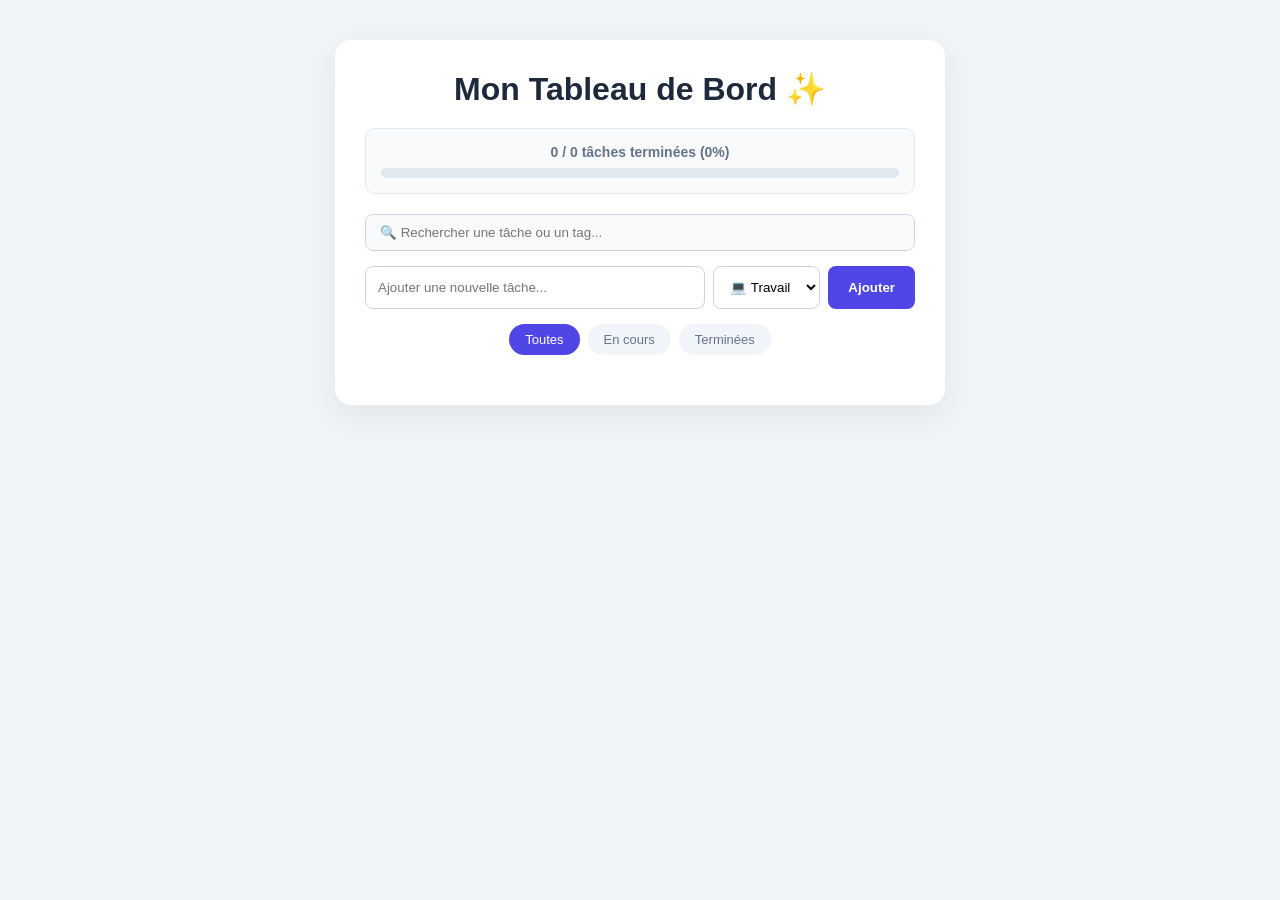
==== front-end/index.html @ d4888f07 "Changement" ====
<!DOCTYPE html>
<html lang="fr">
<head>
    <meta charset="UTF-8">
    <meta name="viewport" content="width=device-width, initial-scale=1.0">
    <title>Gestion de Tâches Pro</title>
    <link rel="stylesheet" href="style.css">
</head>
<body>
    <div class="app-container">
        <h1>Mon Tableau de Bord ✨</h1>
        
        <!-- Barre de statistiques et progression -->
        <div class="stats-container">
            <div class="stats-text" id="statsText">0 / 0 tâches terminées (0%)</div>
            <div class="progress-bar-bg">
                <div class="progress-bar-fill" id="progressBarFill"></div>
            </div>
        </div>

        <!-- Barre de Recherche -->
        <div class="search-section">
            <input type="text" id="searchInput" placeholder="🔍 Rechercher une tâche ou un tag...">
        </div>

        <!-- Section d'ajout -->
        <div class="input-section">
            <input type="text" id="taskInput" placeholder="Ajouter une nouvelle tâche...">
            <select id="tagSelect">
                <option value="💻 Travail">💻 Travail</option>
                <option value="🏠 Perso">🏠 Perso</option>
                <option value="🚨 Urgent">🚨 Urgent</option>
            </select>
            <button id="addBtn">Ajouter</button>
        </div>

        <!-- Filtres d'état -->
        <div class="filter-section">
            <button class="filter-btn active" data-filter="all">Toutes</button>
            <button class="filter-btn" data-filter="active">En cours</button>
            <button class="filter-btn" data-filter="completed">Terminées</button>
        </div>

        <!-- Liste des tâches -->
        <ul id="taskList"></ul>
    </div>
    <script src="script.js"></script>
</body>
</html>
---- front-end/style.css ----
body {
    font-family: 'Segoe UI', Tahoma, Geneva, Verdana, sans-serif;
    background-color: #f0f4f8;
    display: flex;
    justify-content: center;
    padding-top: 40px;
    margin: 0;
}
.app-container {
    background: white;
    padding: 30px;
    border-radius: 16px;
    box-shadow: 0 10px 30px rgba(0,0,0,0.06);
    width: 100%;
    max-width: 550px;
}
h1 { text-align: center; color: #1e293b; margin-top: 0; margin-bottom: 20px; }

/* Statistiques & Barre de progression */
.stats-container { background: #f8fafc; padding: 15px; border-radius: 10px; margin-bottom: 20px; border: 1px solid #e2e8f0; }
.stats-text { font-size: 14px; color: #64748b; font-weight: 600; margin-bottom: 8px; text-align: center; }
.progress-bar-bg { background: #e2e8f0; height: 10px; border-radius: 5px; overflow: hidden; }
.progress-bar-fill { background: #10b981; height: 100%; width: 0%; transition: width 0.4s ease; }

/* Recherche */
.search-section { margin-bottom: 15px; }
.search-section input { width: 100%; box-sizing: border-box; padding: 10px 14px; border: 1px solid #cbd5e1; border-radius: 8px; background: #f8fafc; }

/* Formulaire d'ajout */
.input-section { display: flex; gap: 8px; margin-bottom: 15px; }
.input-section input { flex: 1; padding: 12px; border: 1px solid #cbd5e1; border-radius: 8px; }
select { padding: 12px; border: 1px solid #cbd5e1; border-radius: 8px; background: white; cursor: pointer; }
#addBtn { padding: 12px 20px; background: #4f46e5; color: white; border: none; border-radius: 8px; cursor: pointer; font-weight: bold; }

/* Filtres */
.filter-section { display: flex; gap: 8px; margin-bottom: 20px; justify-content: center; }
.filter-btn { background: #f1f5f9; border: none; padding: 8px 16px; border-radius: 20px; cursor: pointer; font-size: 13px; color: #64748b; font-weight: 500; }
.filter-btn.active { background: #4f46e5; color: white; }

/* Liste des éléments */
ul { list-style: none; padding: 0; margin: 0; }
li { display: flex; align-items: center; justify-content: space-between; padding: 14px; background: #ffffff; margin-bottom: 10px; border-radius: 10px; border: 1px solid #e2e8f0; transition: all 0.2s ease; }
li.completed { background: #f8fafc; opacity: 0.6; }
li.completed .task-text { text-decoration: line-through; color: #94a3b8; }

.task-content { display: flex; align-items: center; gap: 12px; flex: 1; min-width: 0; }
.task-checkbox { width: 18px; height: 18px; cursor: pointer; accent-color: #4f46e5; }
.task-text { flex: 1; overflow: hidden; text-overflow: ellipsis; white-space: nowrap; color: #334155; font-weight: 500; }

/* Styles d'étiquettes selon la priorité */
.tag { font-size: 11px; padding: 4px 10px; border-radius: 20px; font-weight: bold; white-space: nowrap; }
.tag-travail { background: #dbeafe; color: #1e40af; }
.tag-perso { background: #dcfce7; color: #166534; }
.tag-urgent { background: #fee2e2; color: #991b1b; }

.delete-btn { background: none; color: #ef4444; border: none; cursor: pointer; font-size: 16px; padding: 0 5px; }
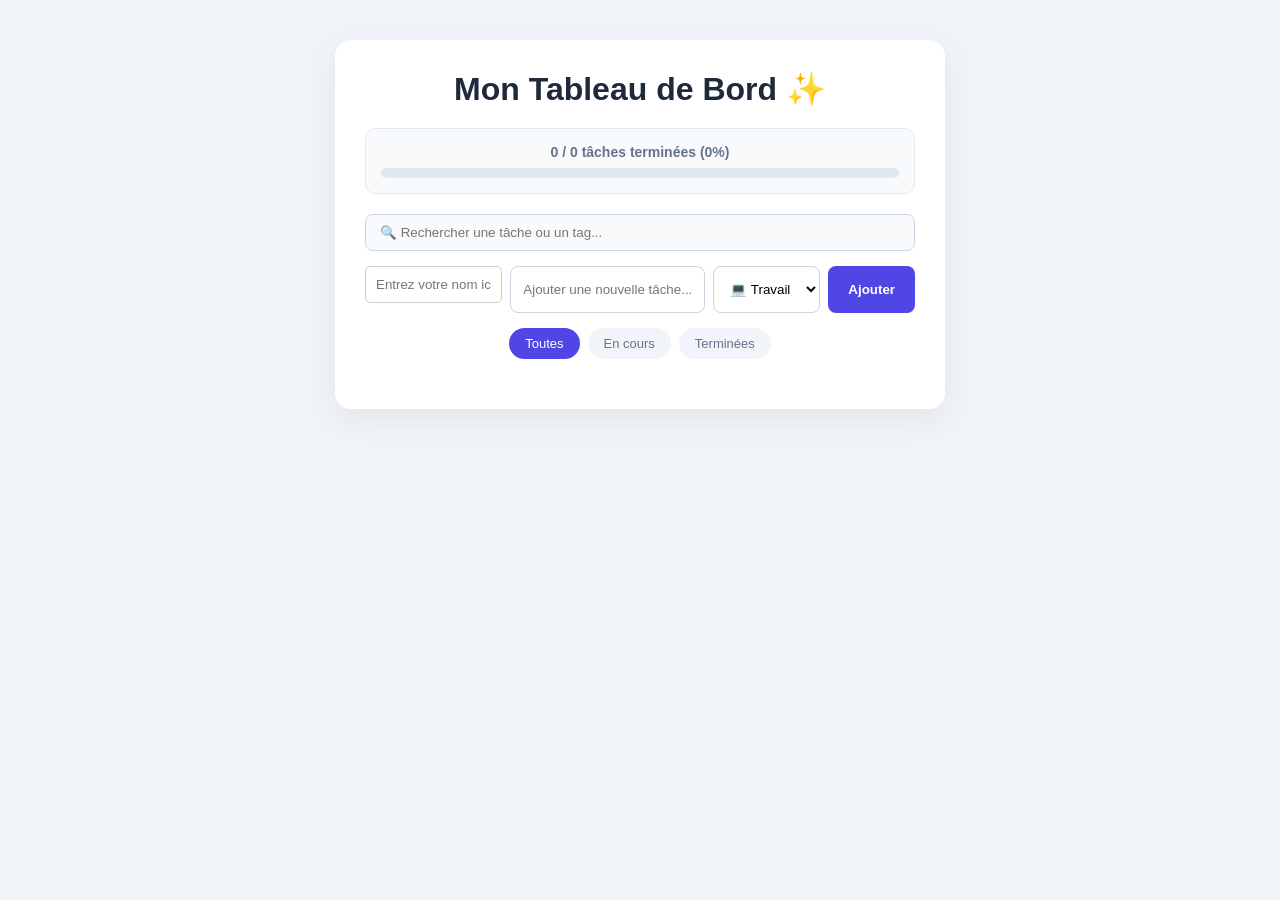
==== commit 56ffb005: "Changement 2" ====
--- a/front-end/index.html
+++ b/front-end/index.html
@@ -25,6 +25,7 @@
 
         <!-- Section d'ajout -->
         <div class="input-section">
+            <input type="text" class="input-name" placeholder="Entrez votre nom ici..." style="padding: 10px; margin-bottom: 10px; width: 100%; border-radius: 5px; border: 1px solid #ccc;">
             <input type="text" id="taskInput" placeholder="Ajouter une nouvelle tâche...">
             <select id="tagSelect">
                 <option value="💻 Travail">💻 Travail</option>
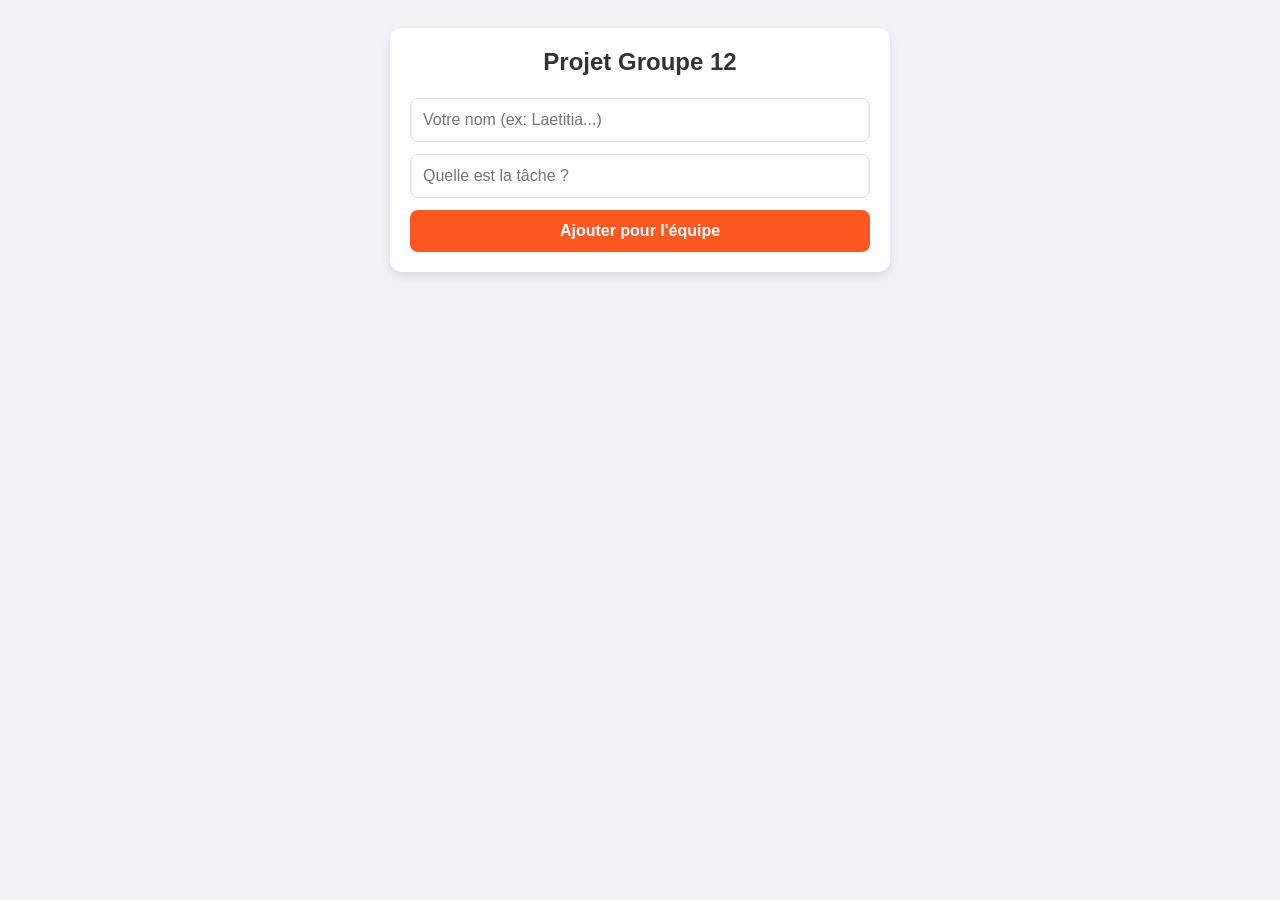
==== commit cc6b65c8: "Changement 3" ====
--- a/front-end/index.html
+++ b/front-end/index.html
@@ -3,48 +3,95 @@
 <head>
     <meta charset="UTF-8">
     <meta name="viewport" content="width=device-width, initial-scale=1.0">
-    <title>Gestion de Tâches Pro</title>
-    <link rel="stylesheet" href="style.css">
+    <title>To Do List Collaborative — Groupe 12</title>
+    <style>
+        body { font-family: 'Segoe UI', Tahoma, Geneva, Verdana, sans-serif; background-color: #f0f2f5; display: flex; justify-content: center; padding: 20px; }
+        .container { width: 100%; max-width: 500px; }
+        .form { background: white; padding: 20px; border-radius: 12px; box-shadow: 0 4px 10px rgba(0,0,0,0.1); display: flex; flex-direction: column; gap: 12px; }
+        .form input[type="text"] { padding: 12px; border: 1px solid #ddd; border-radius: 8px; font-size: 16px; transition: border 0.3s; }
+        .form input[type="text"]:focus { border-color: #ff5722; outline: none; }
+        .form .add { border: none; background-color: #ff5722; color: white; padding: 12px; border-radius: 8px; cursor: pointer; font-weight: bold; font-size: 16px; transition: background 0.3s; }
+        .form .add:hover { background-color: #e64a19; }
+        .tasks { margin-top: 20px; display: flex; flex-direction: column; gap: 10px; }
+        .task { background: white; padding: 15px; border-radius: 8px; display: flex; justify-content: space-between; align-items: center; box-shadow: 0 2px 5px rgba(0,0,0,0.05); border-left: 5px solid #ff5722; }
+        .task-content { font-size: 15px; color: #333; }
+        .task-content b { color: #ff5722; text-transform: capitalize; }
+        .del { background-color: #ff5252; color: white; padding: 6px 12px; border-radius: 6px; font-size: 12px; font-weight: bold; cursor: pointer; border: none; transition: background 0.3s; }
+        .del:hover { background-color: #d32f2f; }
+    </style>
 </head>
 <body>
-    <div class="app-container">
-        <h1>Mon Tableau de Bord ✨</h1>
-        
-        <!-- Barre de statistiques et progression -->
-        <div class="stats-container">
-            <div class="stats-text" id="statsText">0 / 0 tâches terminées (0%)</div>
-            <div class="progress-bar-bg">
-                <div class="progress-bar-fill" id="progressBarFill"></div>
-            </div>
+
+    <div class="container">
+        <div class="form">
+            <h2 style="margin: 0 0 10px 0; color: #333; text-align: center;">Projet Groupe 12</h2>
+            <input type="text" class="input-name" placeholder="Votre nom (ex: Laetitia...)" />
+            <input type="text" class="input-task" placeholder="Quelle est la tâche ?" />
+            <input type="submit" class="add" value="Ajouter pour l'équipe" />
         </div>
+        <div class="tasks"></div>
+    </div>
 
-        <!-- Barre de Recherche -->
-        <div class="search-section">
-            <input type="text" id="searchInput" placeholder="🔍 Rechercher une tâche ou un tag...">
-        </div>
+    <script>
+        // ============================================================
+        // 1. REMPLACEZ CETTE URL PAR VOTRE ROUTE OPENSHIFT
+        // ============================================================
+        const URL_API = "http://VOTRE_ROUTE_GENEREE_PAR_OPENSHIFT/taches";
 
-        <!-- Section d'ajout -->
-        <div class="input-section">
-            <input type="text" class="input-name" placeholder="Entrez votre nom ici..." style="padding: 10px; margin-bottom: 10px; width: 100%; border-radius: 5px; border: 1px solid #ccc;">
-            <input type="text" id="taskInput" placeholder="Ajouter une nouvelle tâche...">
-            <select id="tagSelect">
-                <option value="💻 Travail">💻 Travail</option>
-                <option value="🏠 Perso">🏠 Perso</option>
-                <option value="🚨 Urgent">🚨 Urgent</option>
-            </select>
-            <button id="addBtn">Ajouter</button>
-        </div>
+        const inputName = document.querySelector(".input-name");
+        const inputTask = document.querySelector(".input-task");
+        const submitBtn = document.querySelector(".add");
+        const tasksDiv = document.querySelector(".tasks");
 
-        <!-- Filtres d'état -->
-        <div class="filter-section">
-            <button class="filter-btn active" data-filter="all">Toutes</button>
-            <button class="filter-btn" data-filter="active">En cours</button>
-            <button class="filter-btn" data-filter="completed">Terminées</button>
-        </div>
+        // Action : Ajouter une tâche
+        submitBtn.onclick = async function () {
+            if (inputTask.value !== "" && inputName.value !== "") {
+                const data = { nom: inputName.value, texte: inputTask.value };
+                
+                try {
+                    await fetch(URL_API, {
+                        method: "POST",
+                        headers: { "Content-Type": "application/json" },
+                        body: JSON.stringify(data)
+                    });
+                    inputTask.value = ""; // On vide la tâche
+                    getTasks(); // Rafraîchir
+                } catch (e) { console.error("Erreur d'envoi", e); }
+            } else {
+                alert("Nom et Tâche obligatoires !");
+            }
+        };
 
-        <!-- Liste des tâches -->
-        <ul id="taskList"></ul>
-    </div>
-    <script src="script.js"></script>
+        // Action : Récupérer et Afficher
+        async function getTasks() {
+            try {
+                const res = await fetch(URL_API);
+                const list = await res.json();
+                tasksDiv.innerHTML = "";
+
+                list.forEach((t, index) => {
+                    let div = document.createElement("div");
+                    div.className = "task";
+                    div.innerHTML = `
+                        <span class="task-content"><b>${t.nom}</b> : ${t.texte}</span>
+                        <button class="del" onclick="deleteTask(${index})">Supprimer</button>
+                    `;
+                    tasksDiv.appendChild(div);
+                });
+            } catch (e) { console.error("Erreur de lecture", e); }
+        }
+
+        // Action : Supprimer réellement sur OpenShift
+        async function deleteTask(index) {
+            try {
+                await fetch(`${URL_API}/${index}`, { method: "DELETE" });
+                getTasks(); // Rafraîchir pour tout le monde
+            } catch (e) { console.error("Erreur suppression", e); }
+        }
+
+        // Rafraîchissement automatique toutes les 4 secondes
+        setInterval(getTasks, 4000);
+        getTasks(); // Chargement initial
+    </script>
 </body>
 </html>
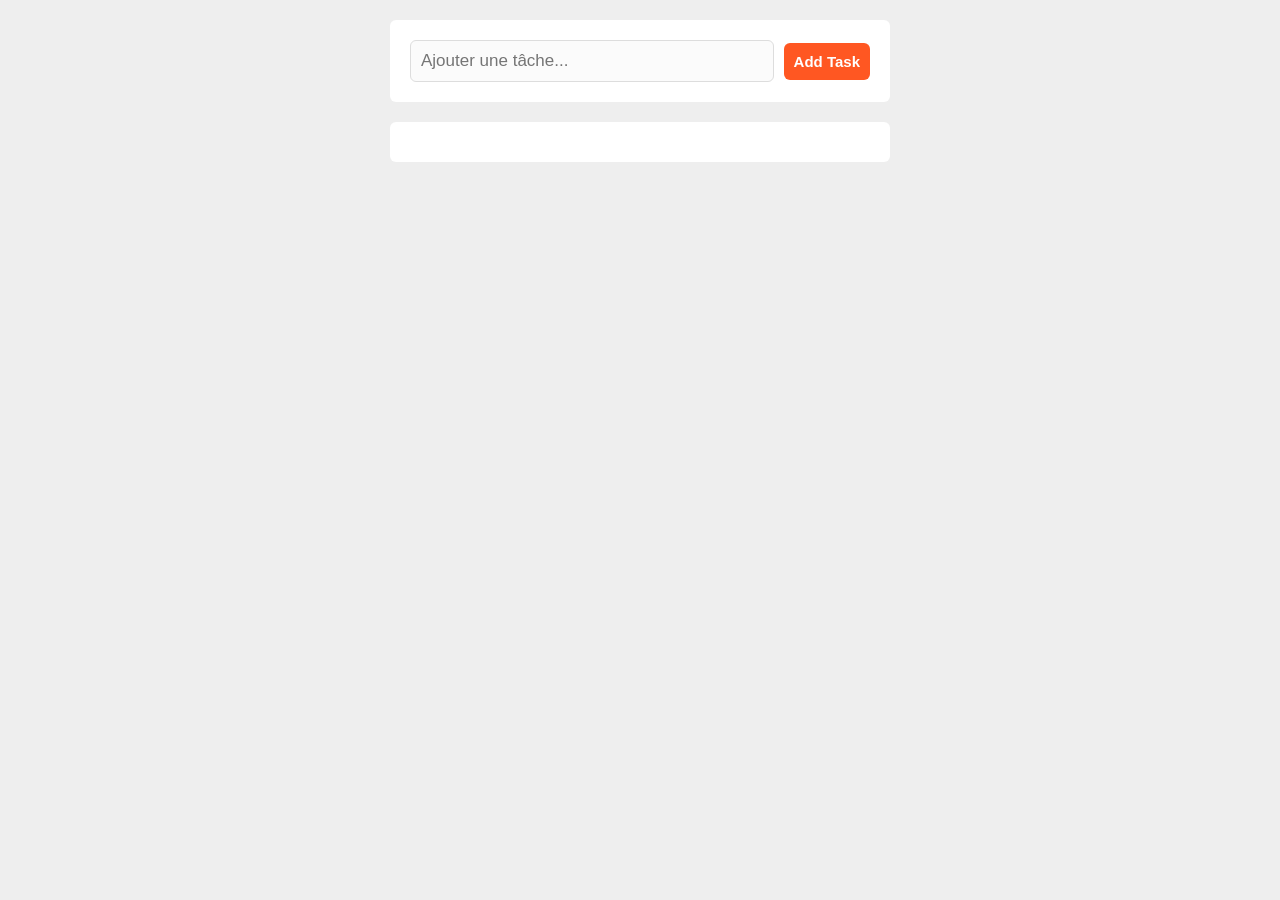
==== commit 92856632: "Changement 5" ====
--- a/front-end/index.html
+++ b/front-end/index.html
@@ -3,95 +3,131 @@
 <head>
     <meta charset="UTF-8">
     <meta name="viewport" content="width=device-width, initial-scale=1.0">
-    <title>To Do List Collaborative — Groupe 12</title>
+    <title>To Do List — Groupe 12</title>
     <style>
-        body { font-family: 'Segoe UI', Tahoma, Geneva, Verdana, sans-serif; background-color: #f0f2f5; display: flex; justify-content: center; padding: 20px; }
-        .container { width: 100%; max-width: 500px; }
-        .form { background: white; padding: 20px; border-radius: 12px; box-shadow: 0 4px 10px rgba(0,0,0,0.1); display: flex; flex-direction: column; gap: 12px; }
-        .form input[type="text"] { padding: 12px; border: 1px solid #ddd; border-radius: 8px; font-size: 16px; transition: border 0.3s; }
-        .form input[type="text"]:focus { border-color: #ff5722; outline: none; }
-        .form .add { border: none; background-color: #ff5722; color: white; padding: 12px; border-radius: 8px; cursor: pointer; font-weight: bold; font-size: 16px; transition: background 0.3s; }
-        .form .add:hover { background-color: #e64a19; }
-        .tasks { margin-top: 20px; display: flex; flex-direction: column; gap: 10px; }
-        .task { background: white; padding: 15px; border-radius: 8px; display: flex; justify-content: space-between; align-items: center; box-shadow: 0 2px 5px rgba(0,0,0,0.05); border-left: 5px solid #ff5722; }
-        .task-content { font-size: 15px; color: #333; }
-        .task-content b { color: #ff5722; text-transform: capitalize; }
-        .del { background-color: #ff5252; color: white; padding: 6px 12px; border-radius: 6px; font-size: 12px; font-weight: bold; cursor: pointer; border: none; transition: background 0.3s; }
-        .del:hover { background-color: #d32f2f; }
+        body { font-family: Arial, Helvetica, sans-serif; background-color: #eee; }
+        .container { width: 500px; margin: 20px auto; }
+        .form { background-color: #fff; padding: 20px; border-radius: 6px; display: flex; align-items: center; }
+        .form .input { padding: 10px; border: 1px solid #ddd; border-radius: 6px; flex: 1; background-color: rgba(238, 238, 238, 0.22); font-size: 17px; }
+        .form .input:focus { outline: none; border-color: #ff5722; }
+        .form .add { border: none; background-color: #ff5722; color: white; padding: 10px; border-radius: 6px; margin-left: 10px; cursor: pointer; font-weight: bold; font-size: 15px; }
+        .tasks { background-color: #fff; margin-top: 20px; padding: 20px; border-radius: 6px; }
+        .tasks .task { background-color: #eee; padding: 10px; border-radius: 6px; display: flex; justify-content: space-between; align-items: center; transition: 0.3s; cursor: pointer; }
+        .tasks .task:not(:last-child) { margin-bottom: 15px; }
+        .tasks .task:hover { background-color: #f7f7f7; }
+        .tasks .task.done { opacity: 0.5; position: relative; }
+        .tasks .task.done::after { content: ''; position: absolute; left: 0; top: 50%; width: 100%; height: 1px; background-color: #000; }
+        .tasks .task .del { background-color: #ff5722; color: white; padding: 4px 10px; border-radius: 4px; font-size: 12px; font-weight: bold; cursor: pointer; border: none; }
     </style>
 </head>
 <body>
-
     <div class="container">
         <div class="form">
-            <h2 style="margin: 0 0 10px 0; color: #333; text-align: center;">Projet Groupe 12</h2>
-            <input type="text" class="input-name" placeholder="Votre nom (ex: Laetitia...)" />
-            <input type="text" class="input-task" placeholder="Quelle est la tâche ?" />
-            <input type="submit" class="add" value="Ajouter pour l'équipe" />
+            <input type="text" class="input" placeholder="Ajouter une tâche...">
+            <input type="submit" class="add" value="Add Task">
         </div>
         <div class="tasks"></div>
     </div>
 
     <script>
         // ============================================================
-        // 1. REMPLACEZ CETTE URL PAR VOTRE ROUTE OPENSHIFT
+        // 1. METTEZ ICI VOTRE URL OPENSHIFT (SANS BARRE / À LA FIN)
         // ============================================================
         const URL_API = "http://VOTRE_ROUTE_GENEREE_PAR_OPENSHIFT/taches";
 
-        const inputName = document.querySelector(".input-name");
-        const inputTask = document.querySelector(".input-task");
-        const submitBtn = document.querySelector(".add");
-        const tasksDiv = document.querySelector(".tasks");
+        let input = document.querySelector(".input");
+        let submit = document.querySelector(".add");
+        let tasksDiv = document.querySelector(".tasks");
 
-        // Action : Ajouter une tâche
-        submitBtn.onclick = async function () {
-            if (inputTask.value !== "" && inputName.value !== "") {
-                const data = { nom: inputName.value, texte: inputTask.value };
-                
-                try {
-                    await fetch(URL_API, {
-                        method: "POST",
-                        headers: { "Content-Type": "application/json" },
-                        body: JSON.stringify(data)
-                    });
-                    inputTask.value = ""; // On vide la tâche
-                    getTasks(); // Rafraîchir
-                } catch (e) { console.error("Erreur d'envoi", e); }
-            } else {
-                alert("Nom et Tâche obligatoires !");
+        // Tableau local qui va recevoir les tâches du serveur OpenShift
+        let arrayOfTasks = [];
+
+        // Au clic sur le bouton Add Task
+        submit.onclick = function () {
+            if (input.value !== "") {
+                addTaskToOpenShift(input.value); // On envoie la tâche au serveur
+                input.value = ""; // On vide le champ
             }
         };
 
-        // Action : Récupérer et Afficher
-        async function getTasks() {
+        // ÉCOUTER LE CLIC SUR LE BOUTON DELETE
+        tasksDiv.addEventListener("click", (e) => {
+            if (e.target.classList.contains("del")) {
+                // On récupère l'index de la tâche stocké dans l'attribut data-id
+                let taskIndex = e.target.getAttribute("data-id");
+                deleteTaskFromOpenShift(taskIndex);
+            }
+        });
+
+        // ACTION 1 : ENVOYER LA TÂCHE AU SERVEUR OPENSHIFT
+        async function addTaskToOpenShift(taskText) {
+            const taskData = {
+                nom: "Étudiant", // Par défaut, ou vous pouvez le changer
+                texte: taskText
+            };
+
             try {
-                const res = await fetch(URL_API);
-                const list = await res.json();
-                tasksDiv.innerHTML = "";
-
-                list.forEach((t, index) => {
-                    let div = document.createElement("div");
-                    div.className = "task";
-                    div.innerHTML = `
-                        <span class="task-content"><b>${t.nom}</b> : ${t.texte}</span>
-                        <button class="del" onclick="deleteTask(${index})">Supprimer</button>
-                    `;
-                    tasksDiv.appendChild(div);
+                await fetch(URL_API, {
+                    method: "POST",
+                    headers: { "Content-Type": "application/json" },
+                    body: JSON.stringify(taskData)
                 });
-            } catch (e) { console.error("Erreur de lecture", e); }
+                getTasksFromOpenShift(); // On recharge immédiatement la liste
+            } catch (e) {
+                console.error("Erreur lors de l'envoi :", e);
+            }
         }
 
-        // Action : Supprimer réellement sur OpenShift
-        async function deleteTask(index) {
+        // ACTION 2 : RÉCUPÉRER LES TÂCHES DE TOUT LE MONDE DEPUIS OPENSHIFT
+        async function getTasksFromOpenShift() {
+            try {
+                const response = await fetch(URL_API);
+                if (response.ok) {
+                    arrayOfTasks = await response.json(); // Remplit votre tableau d'origine
+                    addElementsToPageFrom(arrayOfTasks); // Appelle votre fonction d'affichage
+                }
+            } catch (e) {
+                console.error("Erreur de lecture :", e);
+            }
+        }
+
+        // ACTION 3 : SUPPRIMER UNE TÂCHE SUR OPENSHIFT
+        async function deleteTaskFromOpenShift(index) {
             try {
                 await fetch(`${URL_API}/${index}`, { method: "DELETE" });
-                getTasks(); // Rafraîchir pour tout le monde
-            } catch (e) { console.error("Erreur suppression", e); }
+                getTasksFromOpenShift(); // On rafraîchit pour tout le monde
+            } catch (e) {
+                console.error("Erreur lors de la suppression :", e);
+            }
         }
 
-        // Rafraîchissement automatique toutes les 4 secondes
-        setInterval(getTasks, 4000);
-        getTasks(); // Chargement initial
+        // VOTRE FONCTION D'ORIGINE POUR CONFIGURER L'AFFICHAGE HTML
+        function addElementsToPageFrom(arrayOfTasks) {
+            tasksDiv.innerHTML = ""; // On vide la zone
+
+            arrayOfTasks.forEach((task, index) => {
+                let div = document.createElement("div");
+                div.className = "task";
+                
+                // On affiche le texte de la tâche
+                div.appendChild(document.createTextNode(task.texte));
+                
+                let span = document.createElement("span");
+                span.className = "del";
+                span.setAttribute("data-id", index); // On stocke l'index pour pouvoir supprimer
+                span.appendChild(document.createTextNode("Delete"));
+                
+                div.appendChild(span);
+                tasksDiv.appendChild(div);
+            });
+        }
+
+        // LE SECRET : Rafraîchir la liste automatiquement toutes les 4 secondes
+        // pour voir s'afficher les tâches que vos camarades ajoutent en même temps
+        setInterval(getTasksFromOpenShift, 4000);
+
+        // Premier chargement des tâches au démarrage
+        getTasksFromOpenShift();
     </script>
 </body>
 </html>
